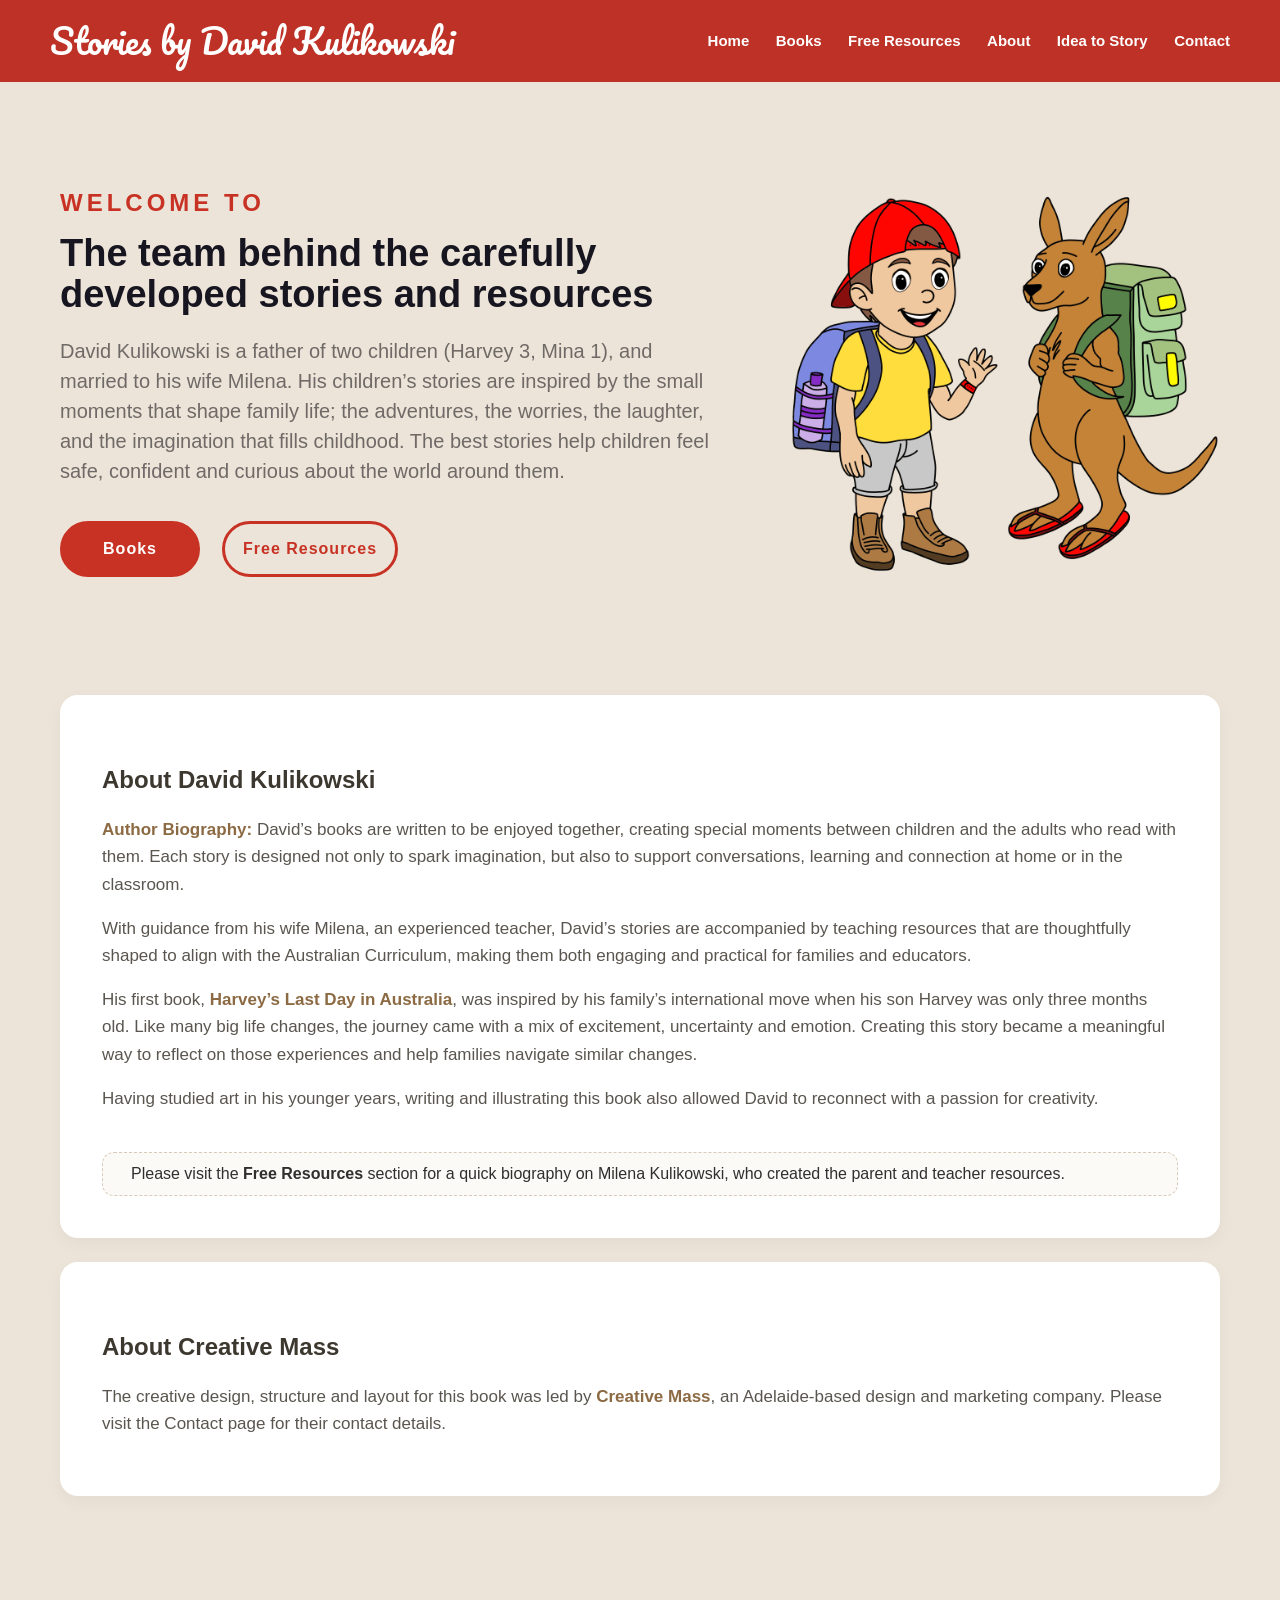
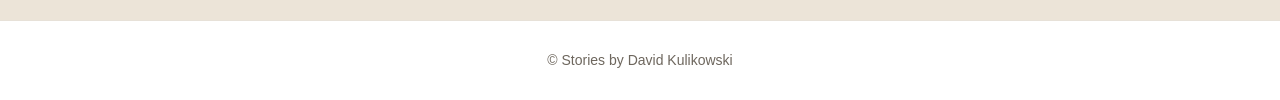
==== about.html @ 7dae360d "Update about.html" ====
<!DOCTYPE html>
<html lang="en">
<head>
  <meta charset="UTF-8">
  <meta name="viewport" content="width=device-width, initial-scale=1.0">
  <title>About | Stories by David K</title>

  <link rel="preconnect" href="https://fonts.googleapis.com">
  <link rel="preconnect" href="https://fonts.gstatic.com" crossorigin>
  <link href="https://fonts.googleapis.com/css2?family=Pacifico&display=swap" rel="stylesheet">

  <link rel="stylesheet" href="style.css">
</head>

<body>

<header>
  <div class="nav-container">
    <a class="site-title" href="index.html">Stories by David Kulikowski</a>

    <button class="menu-toggle" aria-label="Open menu" onclick="document.body.classList.toggle('menu-open')">
      ☰
    </button>

    <nav>
      <a href="index.html">Home</a>
      <a href="books.html">Books</a>
      <a href="resources.html">Free Resources</a>
      <a href="about.html">About</a>
      <a href="idea.html">Idea to Story</a>
      <a href="contact.html">Contact</a>
    </nav>
  </div>
</header>

<section class="resources-hero">

  <div class="resources-text">

    <h4>WELCOME TO</h4>

    <h2>
      The team behind the carefully developed stories and resources
    </h2>

    <p>
      David Kulikowski is a father of two children (Harvey 3, Mina 1),
      and married to his wife Milena.
      His children’s stories are inspired by the small moments
      that shape family life; the adventures, the worries, the laughter,
      and the imagination that fills childhood.    
      The best stories help children feel safe, confident
      and curious about the world around them.
    </p>

    <div class="buttons">
      <a class="button button-primary" href="books.html">Books</a>
      <a class="button button-secondary" href="resources.html">Free Resources</a>
    </div>

  </div>

  <div class="resources-image">
    <img src="HandR.PNG" alt="Harvey's Last Day in Australia">
  </div>

</section>

<section class="section page-section-up">

  <div class="section-card">

    <h3>About David Kulikowski</h3>

    <p>
      <span class="highlight">Author Biography:</span>
      David’s books are written to be enjoyed together, creating special moments
      between children and the adults who read with them.
      Each story is designed not only to spark imagination, but also to support
      conversations, learning and connection at home or in the classroom.
    </p>

    <p>
      With guidance from his wife Milena, an experienced teacher, David’s stories
      are accompanied by teaching resources that are thoughtfully shaped to align
      with the Australian Curriculum, making them both engaging and practical for
      families and educators.
    </p>

    <p>
      His first book, <span class="highlight">Harvey’s Last Day in Australia</span>,
      was inspired by his family’s international move when his son Harvey was only
      three months old. Like many big life changes, the journey came with a mix of
      excitement, uncertainty and emotion. Creating this story became a meaningful
      way to reflect on those experiences and help families navigate similar changes.
    </p>

    <p>
      Having studied art in his younger years, writing and illustrating this book
      also allowed David to reconnect with a passion for creativity.
    </p>

    <div class="placeholder-box">
      Please visit the <strong>Free Resources</strong> section for a quick biography
      on Milena Kulikowski, who created the parent and teacher resources.
    </div>

  </div>

  <div class="section-card">

    <h3>About Creative Mass</h3>

    <p class="small-note">
      The creative design, structure and layout for this book was led by
      <span class="highlight">Creative Mass</span>, an Adelaide-based design and
      marketing company. Please visit the Contact page for their contact details.
    </p>

  </div>

</section>

<div class="footer">
  © Stories by David Kulikowski
</div>

</body>
</html>
---- style.css ----
html,
body {
  -webkit-text-size-adjust: 100%;
}

* {
  box-sizing: border-box;
}

body {
  margin: 0;
  font-family: Arial, sans-serif;
  background: #ece4d8;
  color: #2f2f2f;
  line-height: 1.6;
}

header {
  background: #BD3126;
  position: sticky;
  top: 0;
  z-index: 10;
}

.nav-container {
  max-width: 1200px;
  margin: 0 auto;
  padding: 14px 10px;
  display: flex;
  justify-content: space-between;
  align-items: center;
}

.menu-toggle {
  display: none;
  background: none;
  border: none;
  color: white;
  font-size: 34px;
  line-height: 1;
  cursor: pointer;
}


.site-title {
  font-size: 34px;
  font-family: 'Pacifico', cursive;
  color: white;
  text-decoration: none;
  font-weight: normal;
}

nav a {
  color: white;
  text-decoration: none;
  margin-left: 22px;
  font-weight: 600;
  font-size: 15px;
}

ul {
  color: #5a564f;
}

nav a:hover {
  color: #ffe6d5;
}

.hero {
  max-width: 1200px;
  margin: 0 auto;
  padding: 70px 10px 50px;
  display: grid;
  grid-template-columns: 1.45fr 0.55fr;
  gap: 15px;
  align-items: center;
}

.home-hero {
  padding-top: 70px;
  padding-bottom: 35px;
}

.hero-text {
  max-width: 780px;
}

.hero-text h4 {
  color: #c83224;
  font-size: 24px;
  letter-spacing: 4px;
  font-weight: 800;
  margin-bottom: 10px;
}

.hero-text h1 {
  font-size: 38px;
  line-height: 1.1;
  margin-top: 0;
  margin-bottom: 18px;
  color: #17151f;
  font-weight: 600;
  max-width: 780px;
}

.hero-text p {
  font-size: 20px;
  line-height: 1.5;
  color: #6f6a67;
  margin-bottom: 32px;
  font-weight: 400;
  max-width: 680px;
}

.hero-image img {
  width: 132%;
  max-width: 432px;
  border-radius: 28px;
  margin-top: 9px;
  margin-left: -104px;
}


.buttons {
  display: flex;
  gap: 22px;
  margin-top: 35px;
  margin-bottom: 50px;
  flex-wrap: wrap;
}

.home-hero .buttons {
  margin-bottom: 25px;
}

.button {
  display: inline-flex;
  align-items: center;
  justify-content: center;
  min-width: 140px;
  padding: 12px 18px;
  border-radius: 999px;
  text-decoration: none;
  font-weight: 700;
  font-size: 16px;
  letter-spacing: 1px;
  transition: all 0.25s ease;
  border: 3px solid #c83224;
  box-sizing: border-box;
}

.button-primary {
  background: #c83224;
  color: white;
}

.button-primary:hover {
  background: #b72b1f;
  border-color: #b72b1f;
}

.button-secondary {
  background: transparent;
  color: #c83224;
}

.button-secondary:hover {
  background: #c83224;
  color: white;
}

.section {
  max-width: 1200px;
  margin: 0 auto;
  padding: 28px 20px 60px 20px;
}

#harvey-book {
  margin-top: -30px;
}

.section-card {
  background: white;
  border-radius: 18px;
  padding: 42px;
  box-shadow: 0 6px 18px rgba(0, 0, 0, 0.04);
  margin-bottom: 24px;
  max-width: 1200px;
  box-sizing: border-box;
}

.section h2 {
  font-size: 32px;
  margin-bottom: 12px;
  color: #2f2d2a;
}

.section h3 {
  font-size: 24px;
  margin-bottom: 10px;
  color: #3d382f;
}

.section p {
  color: #5a564f;
  font-size: 17px;
}

.grid-2 {
  display: grid;
  grid-template-columns: 1fr 1fr;
  gap: 30px;
}

.book-layout {
  display: grid;
  grid-template-columns: 260px 1fr;
  gap: 50px;
  align-items: start;
}

.book-layout > div:last-child {
  max-width: 900px;
}

.book-layout img {
  width: 100%;
  border-radius: 16px;
  box-shadow: 0 12px 24px rgba(0, 0, 0, 0.10);
  background: white;
}

.resource-list {
  padding-left: 18px;
  list-style-type: disc;
}

.resource-list li {
  margin-bottom: 14px;
}

.resource-list a {
  color: #5a564f;
  text-decoration: none;
  font-weight: 600;
}

.resource-list a:hover {
  text-decoration: underline;
}

.resource-item {
  position: relative;
  margin-bottom: 12px;
}

.preview-image {
  display: none !important;
  position: absolute;
  left: 260px;
  top: -20px;
  width: 220px;
  border-radius: 8px;
  border: 1px solid #ddd;
  box-shadow: 0 6px 16px rgba(0,0,0,0.15);
  background: white;
  z-index: 1000;
}

.resource-item:hover .preview-image {
  display: block !important;
}

.footer {
  background: #ffffff;
  border-top: 1px solid #e7e1d8;
  text-align: center;
  padding: 28px 20px;
  color: #6e675e;
  font-size: 14px;
  margin-top: 40px;
}

.small-note {
  font-size: 14px;
  color: #80786d;
}

.highlight {
  color: #8c6a43;
  font-weight: 700;
}

.placeholder-box {
  background: #fcfaf7;
  border: 1px dashed #d8c9b8;
  border-radius: 12px;
  padding: 8px 28px;
  margin-top: 40px;
  width: 100%;
  box-sizing: border-box;
}

.book-layout .buttons {
  margin-top: 35px;
  justify-content: center;
}

.book-actions {
  display: flex;
  gap: 12px;
}

.fullimage img {
  max-width: 100%;
  height: auto;
  border-radius: 18px;
  box-shadow: 0 14px 30px rgba(0, 0, 0, 0.10);
  background: white;
}

.subscribe-box {
  background: #f7f3ee;
  padding: 30px;
  border-radius: 16px;
  text-align: center;
  max-width: 500px;
  margin: 40px auto;
}

.subscribe-box h3 {
  color: #5a564f;
  margin-bottom: 10px;
}

.subscribe-box p {
  color: #666;
  margin-bottom: 20px;
}

.subscribe-box input[type="email"] {
  padding: 12px;
  width: 70%;
  max-width: 300px;
  border: 1px solid #ccc;
  border-radius: 8px;
  margin-bottom: 10px;
}

.subscribe-box input[type="submit"] {
  background: #5a564f;
  color: white;
  border: none;
  padding: 12px 20px;
  border-radius: 8px;
  cursor: pointer;
  font-weight: bold;
}

.subscribe-box input[type="submit"]:hover {
  opacity: 0.9;
}

.embeddable-buttondown-form {
  margin-top: 20px;
  margin-bottom: 60px;
}

.embeddable-buttondown-form input[type="email"] {
  padding: 12px;
  width: 260px;
  max-width: 80%;
  border: 1px solid #ccc;
  border-radius: 8px;
  font-size: 16px;
}

.embeddable-buttondown-form input[type="submit"] {
  display: inline-flex;
  align-items: center;
  justify-content: center;
  min-width: 150px;
  padding: 14px 16px;
  margin-right: 16px;
  margin-left: 12px;
  border-radius: 999px;
  text-decoration: none;
  font-weight: 600;
  font-size: 16px;
  letter-spacing: 2px;
  transition: all 0.25s ease;
  border: 3px solid #c83224;
  box-sizing: border-box;
  background: #c83224;
  color: white;
  cursor: pointer;
}

.embeddable-buttondown-form input[type="submit"]:hover {
  background-color: #b72b1f;
  border-color: #b72b1f;
}

#subscribe-message {
  display: none;
  color: #3b332b;
  margin-top: 15px;
  font-weight: 600;
  font-size: 15px;
}

.quick-links {
  max-width: 1200px;
  margin: 30px auto 70px;
  padding: 0 20px;
  display: grid;
  grid-template-columns: repeat(3, 1fr);
  gap: 28px;
}

.quick-links.home-quick-links {
  margin-top: 35px;
}

.quick-card {
  position: relative;
  background: #f5f5f5;
  border-radius: 22px;
  padding: 18px 120px 16px 24px;
  text-decoration: none;
  overflow: visible;
  min-height: 72px;
  display: block;
}

.quick-card h3 {
  margin: 0 0 10px;
  color: #00a8f0;
  font-size: 14px;
  line-height: 1.3;
  font-weight: 800;
  letter-spacing: 0.5px;
}

.quick-card p {
  margin: 4px 0 0;
  color: #6f6a67;
  font-size: 15px;
  line-height: 1.35;
  font-weight: 700;
}

.quick-card img {
  position: absolute;
  right: 10px;
  top: -40px;
  width: 115px;
  height: auto;
  z-index: 2;
  pointer-events: none;
}

.quick-card:hover {
  transform: translateY(-4px);
  transition: 0.25s ease;
}

.tagline-strip {
  width: 100%;
  text-align: center;
  padding: 18px 20px 36px;
  font-size: 28px;
  letter-spacing: 5px;
  font-weight: 800;
  font-style: normal;
  font-family: 'Caveat', cursive;
  background: #ece4d8;
  box-sizing: border-box;
}

.tagline-strip span {
  display: inline-block;
  margin: 0 8px;
}

.tagline-strip .orange {
  color: #f29b1d;
}

.tagline-strip .blue {
  color: #00a8f0;
}

.tagline-strip .red {
  color: #d62e2e;
}

.tagline-strip .dot {
  color: #9a938a;
}

.features-section {
  max-width: 1200px;
  margin: 40px auto 70px;
  padding: 0 20px;
}

.features-heading {
  display: flex;
  align-items: center;
  gap: 22px;
  margin-bottom: 28px;
}

.feature-circle {
  width: 64px;
  height: 64px;
  border-radius: 50%;
  background: #43aee4;
  color: white;
  display: flex;
  align-items: center;
  justify-content: center;
  font-size: 34px;
}

.features-heading p {
  color: #009fe3;
  font-size: 12px;
  font-weight: 800;
  letter-spacing: 1px;
  margin: 0 0 8px;
}

.features-heading h2 {
  font-size: 28px;
  margin: 0;
  color: #111;
  font-weight: 600;
}

.features-grid {
  max-width: 1200px;
  margin: 40px auto 70px;
  padding: 0 20px;
  display: grid;
  grid-template-columns: repeat(3, 1fr);
  gap: 28px;
}

.feature-item {
  position: relative;
  background: #f5f5f5;
  border-radius: 22px;
  padding: 18px 100px 16px 24px;
  overflow: visible;
}

.feature-item h3 {
  margin: 0 0 10px;
  color: #00a8f0;
  font-size: 14px;
  line-height: 1.3;
  font-weight: 800;
  letter-spacing: 0.5px;
}

.feature-item p {
  margin: 4px 0 0;
  color: #6f6a67;
  font-size: 15px;
  line-height: 1.35;
  font-weight: 700;
}

.feature-item img {
  position: absolute;
  right: 10px;
  top: -40px;
  width: 115px;
  height: auto;
  z-index: 2;
  pointer-events: none;
}

.feature-icon {
  font-size: 34px;
  margin-bottom: 12px;
}

.feature-icon.blue {
  color: #43aee4;
}

.feature-icon.red {
  color: #ff4b4b;
}

.feature-icon.green {
  color: #42b87a;
}

.image-feature {
  max-width: 1200px;
  margin: 40px auto 80px;
  padding: 0 20px;
}

.image-feature img {
  width: 100%;
  max-height: 520px;
  object-fit: cover;
  display: block;
  border-radius: 28px;
  box-shadow: 0 12px 28px rgba(0, 0, 0, 0.08);
}

.resources-hero {
  max-width: 1200px;
  margin: 70px auto 40px;
  padding: 0 20px;
  display: grid;
  grid-template-columns: 1.2fr 0.8fr;
  gap: 60px;
  align-items: center;
}

.resources-text h4 {
  color: #c83224;
  font-size: 24px;
  letter-spacing: 4px;
  font-weight: 800;
  margin-bottom: 10px;
}

.resources-text h2 {
  font-size: 38px;
  line-height: 1.1;
  margin-top: 0;
  margin-bottom: 18px;
  color: #17151f;
  font-weight: 600;
  max-width: 780px;
}

.resources-text p {
  font-size: 20px;
  line-height: 1.5;
  color: #6f6a67;
  margin-bottom: 32px;
  font-weight: 400;
  max-width: 760px;
}

.resources-image {
  display: flex;
  justify-content: flex-end;
  align-items: flex-start;
}

.resources-image img {
  width: 130%;
  max-width: 430px;
  border-radius: 28px;
  margin-left: -90px;
  margin-top: 0px;
}

.educator-section {
  background: #dcecf7;
  padding: 70px 20px;
  margin-top: 30px;
  margin-bottom: 50px;
  box-sizing: border-box;
}

.educator-heading {
  max-width: 1200px;
  margin: 0 auto 50px;
  display: flex;
  align-items: center;
  gap: 28px;
}

.educator-circle {
  width: 64px;
  height: 64px;
  border-radius: 50%;
  background: #43aee4;
  color: white;
  display: flex;
  align-items: center;
  justify-content: center;
  font-size: 34px;
  flex-shrink: 0;
}

.educator-heading h2 {
  font-size: 42px;
  margin: 0;
  color: #17151f;
  font-weight: 700;
}

.educator-grid {
  max-width: 1200px;
  margin: 0 auto;
  display: grid;
  grid-template-columns: repeat(3, 1fr);
  gap: 60px;
}

.educator-item p {
  font-size: 18px;
  line-height: 1.7;
  color: #2f2f2f;
  font-weight: 400;
  margin: 0;
}

.downloads-section {
  padding-top: 70px;
}

.video-note {
  text-align: center;
  color: #c83224;
  font-size: 16px;
  letter-spacing: 4px;
  font-weight: 500;
  margin-top: 6px;
}

.video-note-card {
  background: rgba(255, 255, 255, 0.6);
  border-radius: 18px;
  padding: 20px;
  margin-top: 12px;
  text-align: center;
  box-shadow: 0 6px 18px rgba(0, 0, 0, 0.04);
  color: #c83224;
  font-size: 18px;
  font-weight: 700;
  letter-spacing: 1px;
}

.downloads-columns {
  max-width: 1200px;
  margin: 40px auto 80px;
  padding: 0 20px;
  display: grid;
  grid-template-columns: repeat(3, 1fr);
  gap: 28px;
}

.download-column .resource-list {
  margin-top: 0px;
  padding-left: 18px;
}

.download-column .resource-list li {
  margin-bottom: 12px;
}

.book-wide-box {
  grid-column: 1 / -1;
  margin-top: -40px;
  width: 100%;
  margin-bottom: 4px;
  box-sizing: border-box;
}

.book-wide-buttons {
  grid-column: 1 / -1;
  display: flex;
  justify-content: center;
  align-items: center;
  gap: 22px;
  flex-wrap: wrap;
  width: 100%;
  margin: 0px auto 0;
  padding: 0;
}

.download-links-card {
  background: #f5f5f5;
  border-radius: 22px;
  padding: 20px 24px;
  margin-top: 18px;
  box-shadow: 0 6px 18px rgba(0, 0, 0, 0.04);
}

.download-links-card .resource-list {
  margin: 0;
  padding-left: 18px;
}

.download-links-card .resource-list li:last-child {
  margin-bottom: 0;
}

.spacer {
  height: 40px;
}


.home-hero .hero-image img {
  transform: translateY(14px);
}


/* MOBILE PHONE VERSION */

@media (max-width: 850px) {

  body {
    overflow-x: hidden;
  }

  header {
    position: sticky;
    top: 0;
    z-index: 100;
  }

  .nav-container {
    width: 100%;
    padding: 12px 18px;
    display: flex;
    justify-content: space-between;
    align-items: center;
  }

  .site-title {
    font-size: 25px;
    line-height: 1.1;
    max-width: 260px;
  }

  .menu-toggle {
    display: block;
  }

  nav {
    display: none;
    position: absolute;
    top: 64px;
    left: 0;
    right: 0;
    background: #BD3126;
    padding: 10px 22px 18px;
    box-shadow: 0 10px 22px rgba(0, 0, 0, 0.15);
  }

  body.menu-open nav {
    display: block;
  }

  nav a {
    display: block;
    margin: 0;
    padding: 13px 0;
    font-size: 17px;
    border-top: 1px solid rgba(255, 255, 255, 0.25);
  }

  .hero,
  .resources-hero {
    width: 100%;
    max-width: 100%;
    padding: 42px 22px 24px;
    margin: 0 auto;
    display: grid;
    grid-template-columns: 1fr;
    gap: 24px;
    text-align: left;
  }

  .hero-text,
  .resources-text {
    max-width: 100%;
  }

  .hero-text h4,
  .resources-text h4 {
    font-size: 17px;
    letter-spacing: 3px;
    margin-bottom: 8px;
  }

  .hero-text h1,
  .resources-text h2 {
    font-size: 34px;
    line-height: 1.08;
    margin-bottom: 16px;
  }

  .hero-text p,
  .resources-text p {
    font-size: 17px;
    line-height: 1.55;
    max-width: 100%;
    margin-bottom: 22px;
  }

  .hero-image,
  .resources-image {
    display: flex;
    justify-content: center;
    align-items: center;
  }

  .hero-image img,
  .resources-image img {
    width: 100%;
    max-width: 330px;
    margin: 0 auto;
    border-radius: 24px;
    transform: none;
  }

  .buttons {
    display: flex;
    flex-direction: column;
    gap: 12px;
    margin-top: 24px;
    margin-bottom: 12px;
  }

  .button {
    width: 100%;
    min-height: 48px;
    font-size: 15px;
  }

  .quick-links,
  .features-grid,
  .downloads-columns,
  .educator-grid,
  .grid-2,
  .book-layout {
    width: 100%;
    max-width: 100%;
    padding: 0 22px;
    display: grid;
    grid-template-columns: 1fr;
    gap: 24px;
  }

  .quick-links {
    margin: 28px auto 48px;
  }

  .quick-card,
  .feature-item {
    padding: 20px 110px 18px 22px;
    min-height: 96px;
    border-radius: 22px;
  }

  .quick-card h3,
  .feature-item h3 {
    font-size: 13px;
  }

  .quick-card p,
  .feature-item p {
    font-size: 15px;
  }

  .quick-card img,
  .feature-item img {
    width: 100px;
    right: 8px;
    top: -30px;
  }

  .tagline-strip {
    padding: 22px 20px 30px;
    font-size: 22px;
    letter-spacing: 3px;
    line-height: 1.7;
  }

  .image-feature {
    max-width: 100%;
    margin: 36px auto 54px;
    padding: 0 22px;
  }

  .image-feature img {
    max-height: none;
    border-radius: 24px;
  }

  .video-note-card {
    font-size: 16px;
    line-height: 1.45;
    padding: 18px;
  }

  .section {
    max-width: 100%;
    padding: 24px 22px 48px;
  }

  .section-card {
    padding: 28px 24px;
    border-radius: 20px;
  }

  .section h2 {
    font-size: 30px;
    line-height: 1.15;
  }

  .section h3 {
    font-size: 22px;
  }

  .section p {
    font-size: 16px;
    line-height: 1.55;
  }

  .book-layout {
    padding: 0;
  }

  .book-layout img {
    max-width: 260px;
    margin: 0 auto 20px;
  }

  .book-wide-buttons {
    flex-direction: column;
    gap: 12px;
  }

  .book-wide-buttons .button {
    width: 100%;
  }

  .embeddable-buttondown-form {
    margin-bottom: 32px;
  }

  .embeddable-buttondown-form input[type="email"] {
    width: 100%;
    max-width: 100%;
    margin-bottom: 12px;
  }

  .embeddable-buttondown-form input[type="submit"] {
    width: 100%;
    margin: 0 0 12px 0;
  }

  .educator-section {
    padding: 48px 22px;
  }

  .educator-heading {
    gap: 18px;
    margin-bottom: 34px;
    align-items: flex-start;
  }

  .educator-circle {
    width: 52px;
    height: 52px;
    font-size: 28px;
  }

  .educator-heading h2 {
    font-size: 31px;
    line-height: 1.15;
  }

  .educator-grid {
    padding: 0;
  }

  .educator-item p {
    font-size: 17px;
    line-height: 1.6;
  }

  .footer {
    margin-top: 28px;
    padding: 26px 20px;
  }
}


/* ALIGN HOME HERO WITH QUICK LINKS */

.hero.home-hero {
  padding-left: 20px;
  padding-right: 20px;
}


@media (max-width: 850px) {
  .hero.home-hero {
    padding-left: 22px;
    padding-right: 22px;
  }
}
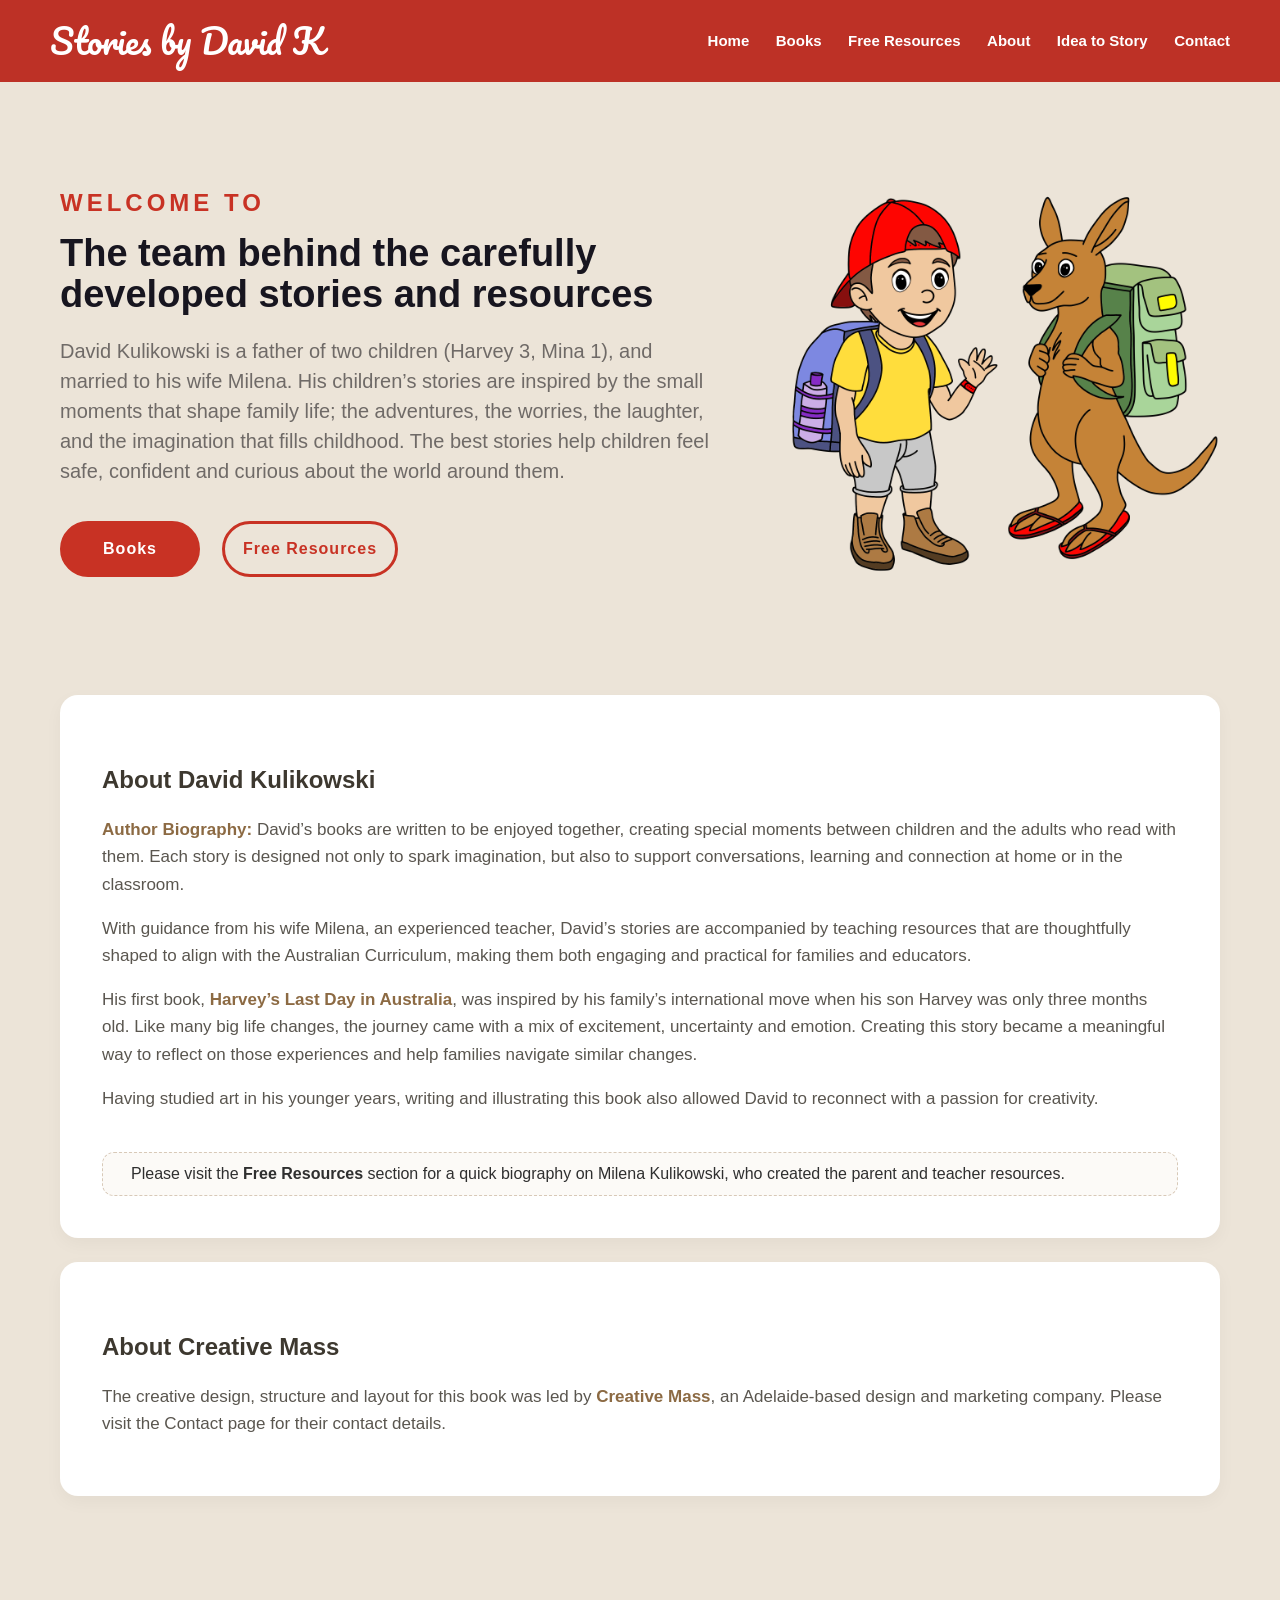
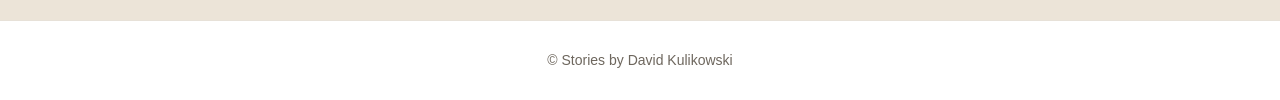
==== commit 331c1026: "Update about.html" ====
--- a/about.html
+++ b/about.html
@@ -16,7 +16,7 @@
 
 <header>
   <div class="nav-container">
-    <a class="site-title" href="index.html">Stories by David Kulikowski</a>
+    <a class="site-title" href="index.html">Stories by David K</a>
 
     <button class="menu-toggle" aria-label="Open menu" onclick="document.body.classList.toggle('menu-open')">
       ☰
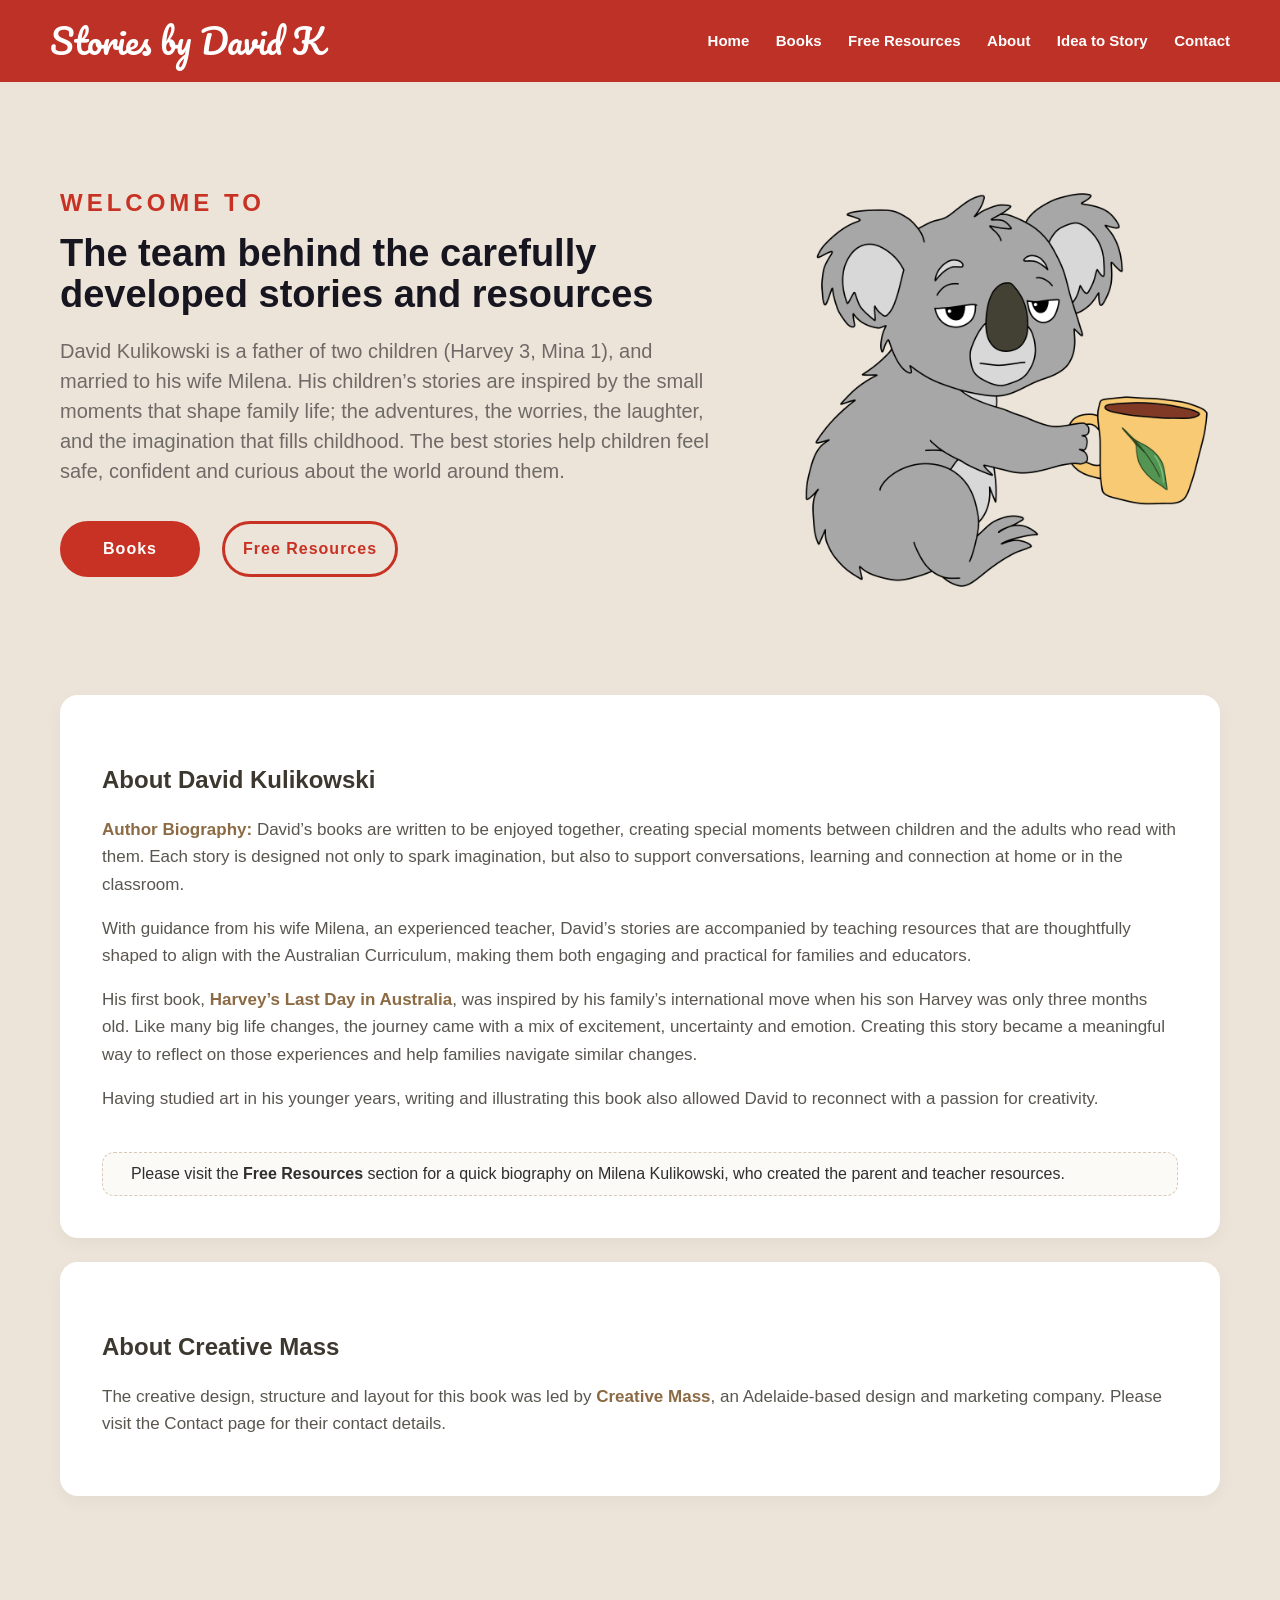
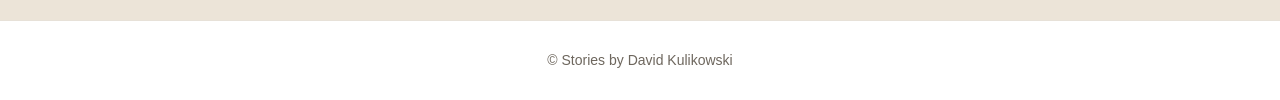
==== commit beee2aed: "Update about.html" ====
--- a/about.html
+++ b/about.html
@@ -61,7 +61,7 @@
   </div>
 
   <div class="resources-image">
-    <img src="HandR.PNG" alt="Harvey's Last Day in Australia">
+    <img src="KoalaF.PNG" alt="Harvey's Last Day in Australia">
   </div>
 
 </section>
--- a/style.css
+++ b/style.css
@@ -118,6 +118,15 @@
   border-radius: 28px;
   margin-top: 9px;
   margin-left: -104px;
+}
+
+.hero-video video {
+  width: 132%;
+  max-width: 432px;
+  border-radius: 28px;
+  margin-top: 9px;
+  margin-left: -104px;
+  display: block;
 }
 
 
@@ -919,6 +928,15 @@
     transform: none;
   }
 
+  .hero-video video {
+  width: 100%;
+  max-width: 330px;
+  margin: 0 auto;
+  border-radius: 24px;
+  transform: none;
+}
+  
+
   .buttons {
     display: flex;
     flex-direction: column;
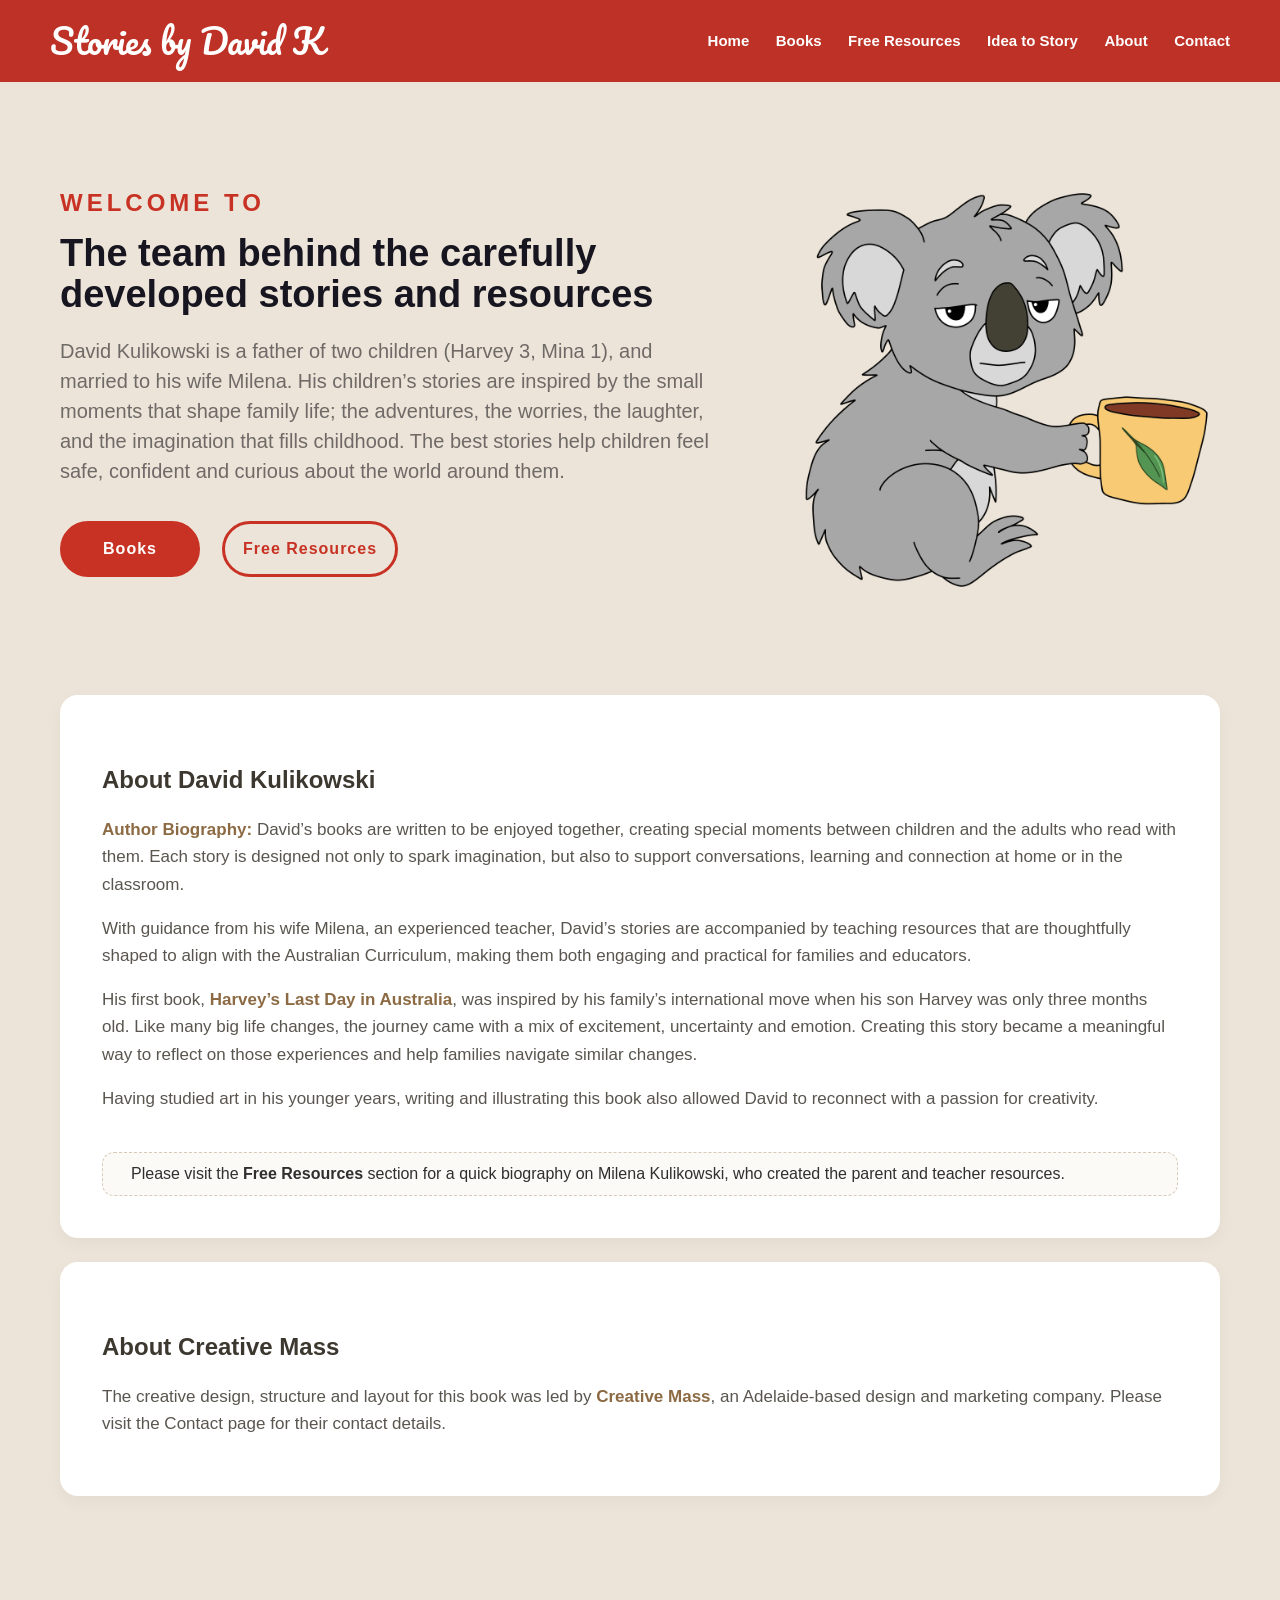
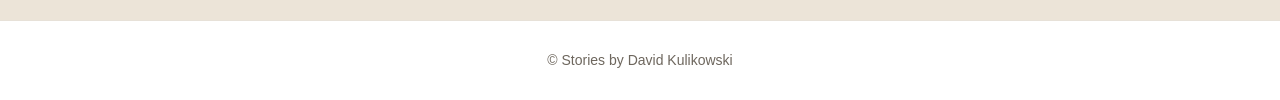
==== commit 4b918ae3: "Update about.html" ====
--- a/about.html
+++ b/about.html
@@ -26,8 +26,8 @@
       <a href="index.html">Home</a>
       <a href="books.html">Books</a>
       <a href="resources.html">Free Resources</a>
+      <a href="idea.html">Idea to Story</a>
       <a href="about.html">About</a>
-      <a href="idea.html">Idea to Story</a>
       <a href="contact.html">Contact</a>
     </nav>
   </div>
--- a/style.css
+++ b/style.css
@@ -14,6 +14,9 @@
   color: #2f2f2f;
   line-height: 1.6;
 }
+
+@import url('https://fonts.googleapis.com/css2?family=Pacifico&display=swap');
+
 
 header {
   background: #BD3126;
@@ -123,6 +126,7 @@
 .hero-video video {
   width: 132%;
   max-width: 432px;
+  max-height: 410px;
   border-radius: 28px;
   margin-top: 9px;
   margin-left: -104px;
@@ -479,7 +483,7 @@
   text-align: center;
   padding: 18px 20px 36px;
   font-size: 28px;
-  letter-spacing: 5px;
+  letter-spacing: 1px;
   font-weight: 800;
   font-style: normal;
   font-family: 'Caveat', cursive;
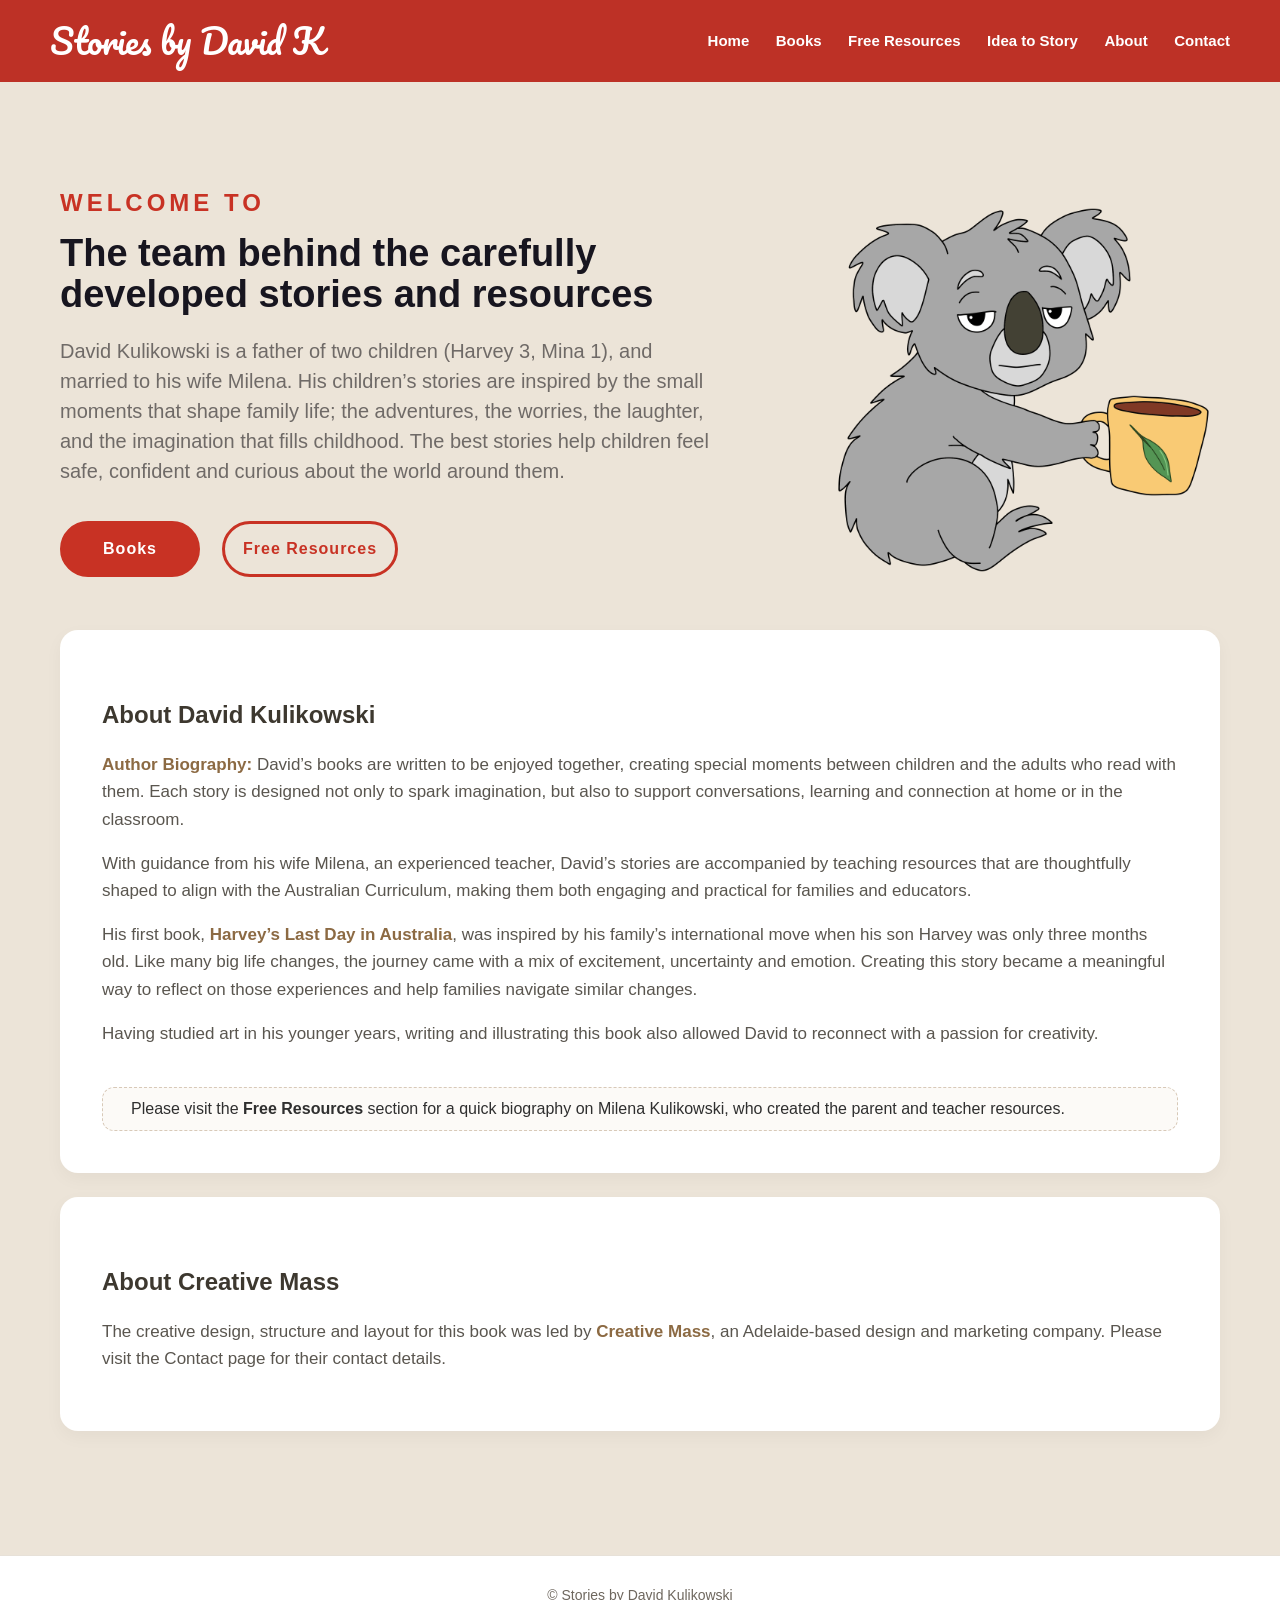
==== commit 1e98d8f0: "Add id to section-card div in about.html" ====
--- a/about.html
+++ b/about.html
@@ -68,7 +68,7 @@
 
 <section class="section page-section-up">
 
-  <div class="section-card">
+<div class="section-card" id="idea-card">
 
     <h3>About David Kulikowski</h3>
 
--- a/style.css
+++ b/style.css
@@ -630,7 +630,7 @@
 
 .resources-hero {
   max-width: 1200px;
-  margin: 70px auto 40px;
+  margin: 70px auto 20px;
   padding: 0 20px;
   display: grid;
   grid-template-columns: 1.2fr 0.8fr;
@@ -672,7 +672,7 @@
 }
 
 .resources-image img {
-  width: 130%;
+  width: 90%;
   max-width: 430px;
   border-radius: 28px;
   margin-left: -90px;
@@ -1027,7 +1027,7 @@
   }
 
   .section-card {
-    padding: 28px 24px;
+    padding: 24px 24px;
     border-radius: 20px;
   }
 
@@ -1130,7 +1130,11 @@
   }
 }
 
-
-
-
-
+#idea-card {
+  margin-top: -45px;
+}
+
+
+
+
+
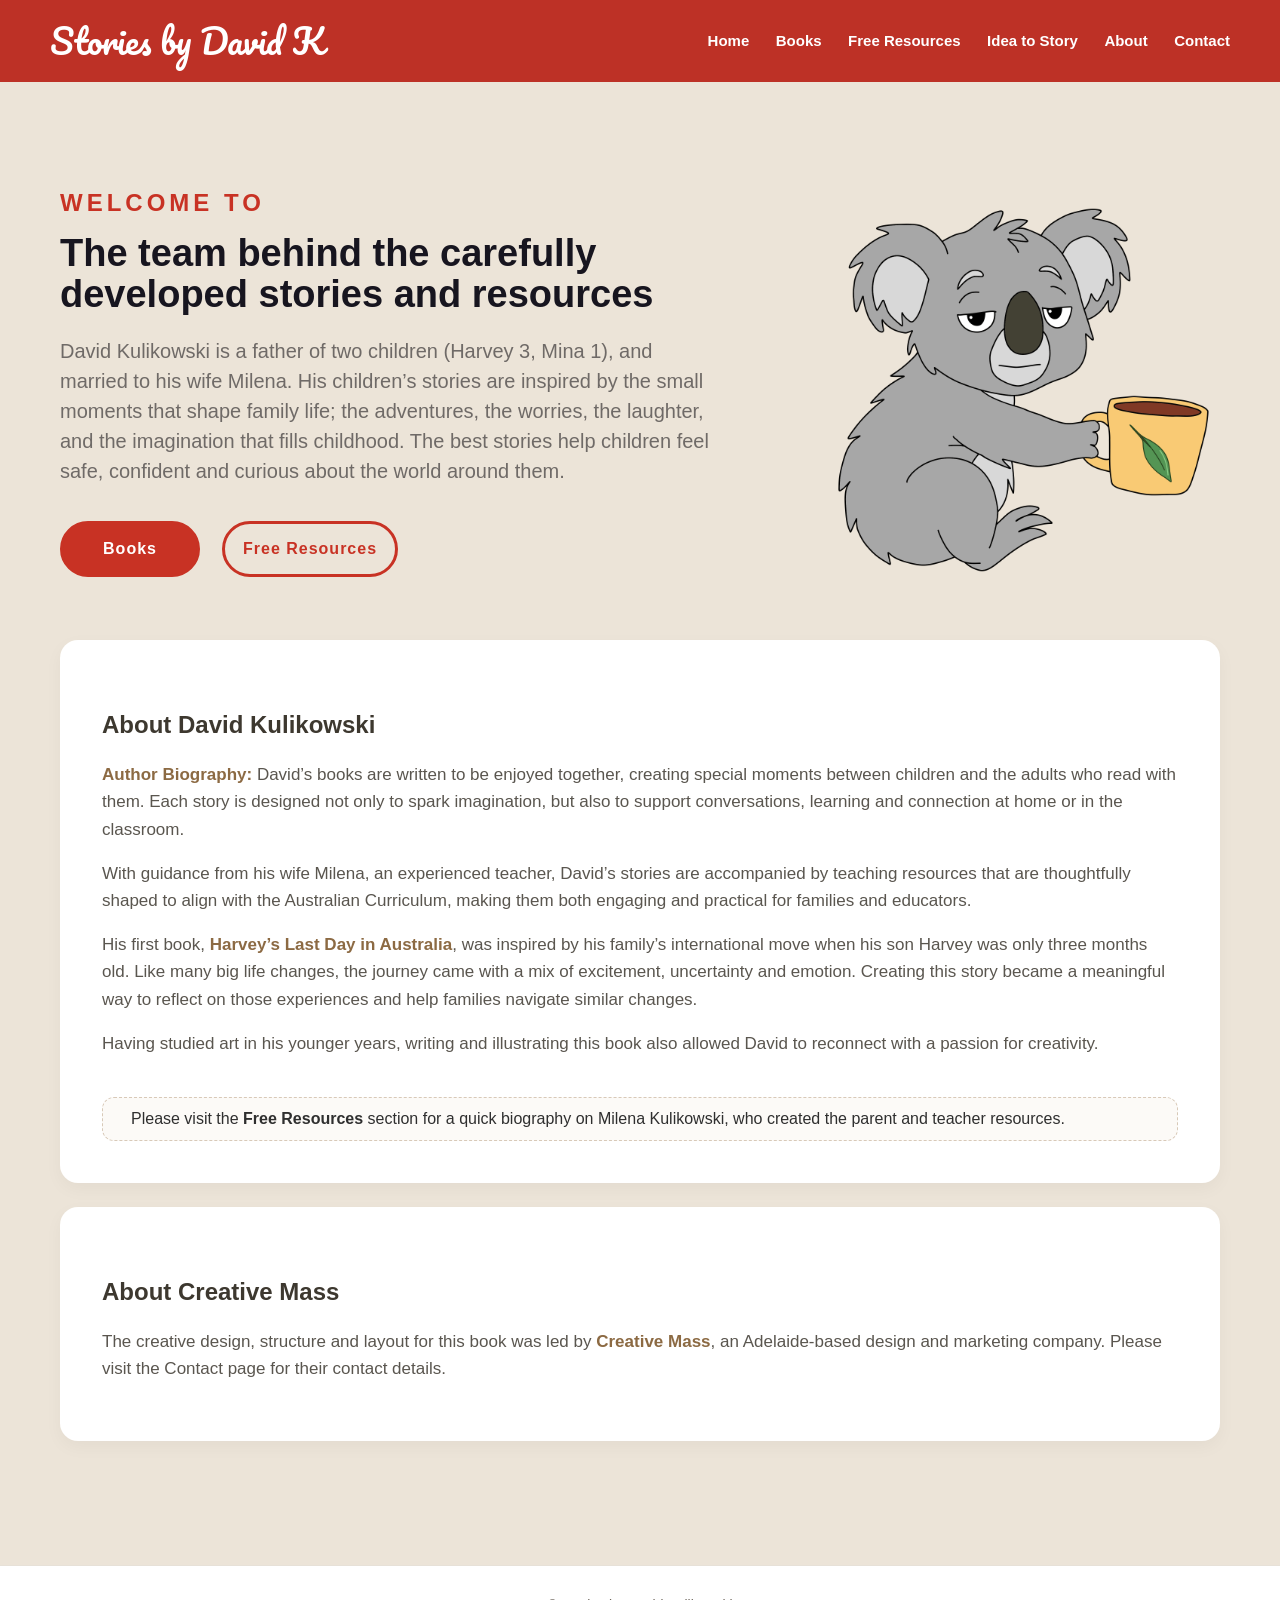
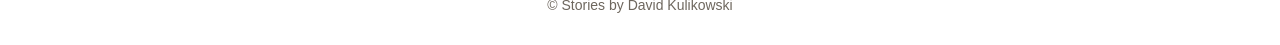
==== commit 3f629c5b: "Update about.html" ====
--- a/about.html
+++ b/about.html
@@ -8,6 +8,8 @@
   <link rel="preconnect" href="https://fonts.googleapis.com">
   <link rel="preconnect" href="https://fonts.gstatic.com" crossorigin>
   <link href="https://fonts.googleapis.com/css2?family=Pacifico&display=swap" rel="stylesheet">
+
+  <link rel="icon" type="image/png" href="favicon.png">
 
   <link rel="stylesheet" href="style.css">
 </head>
--- a/style.css
+++ b/style.css
@@ -1131,10 +1131,25 @@
 }
 
 #idea-card {
-  margin-top: -45px;
-}
-
-
-
-
-
+  margin-top: -35px;
+}
+
+
+.video-container {
+  width: 100%;
+  max-width: 900px;
+  margin: 0 auto;
+  aspect-ratio: 16 / 9;
+}
+
+.video-container iframe {
+  width: 100%;
+  height: 100%;
+  border: 0;
+  border-radius: 18px;
+}
+
+
+
+
+
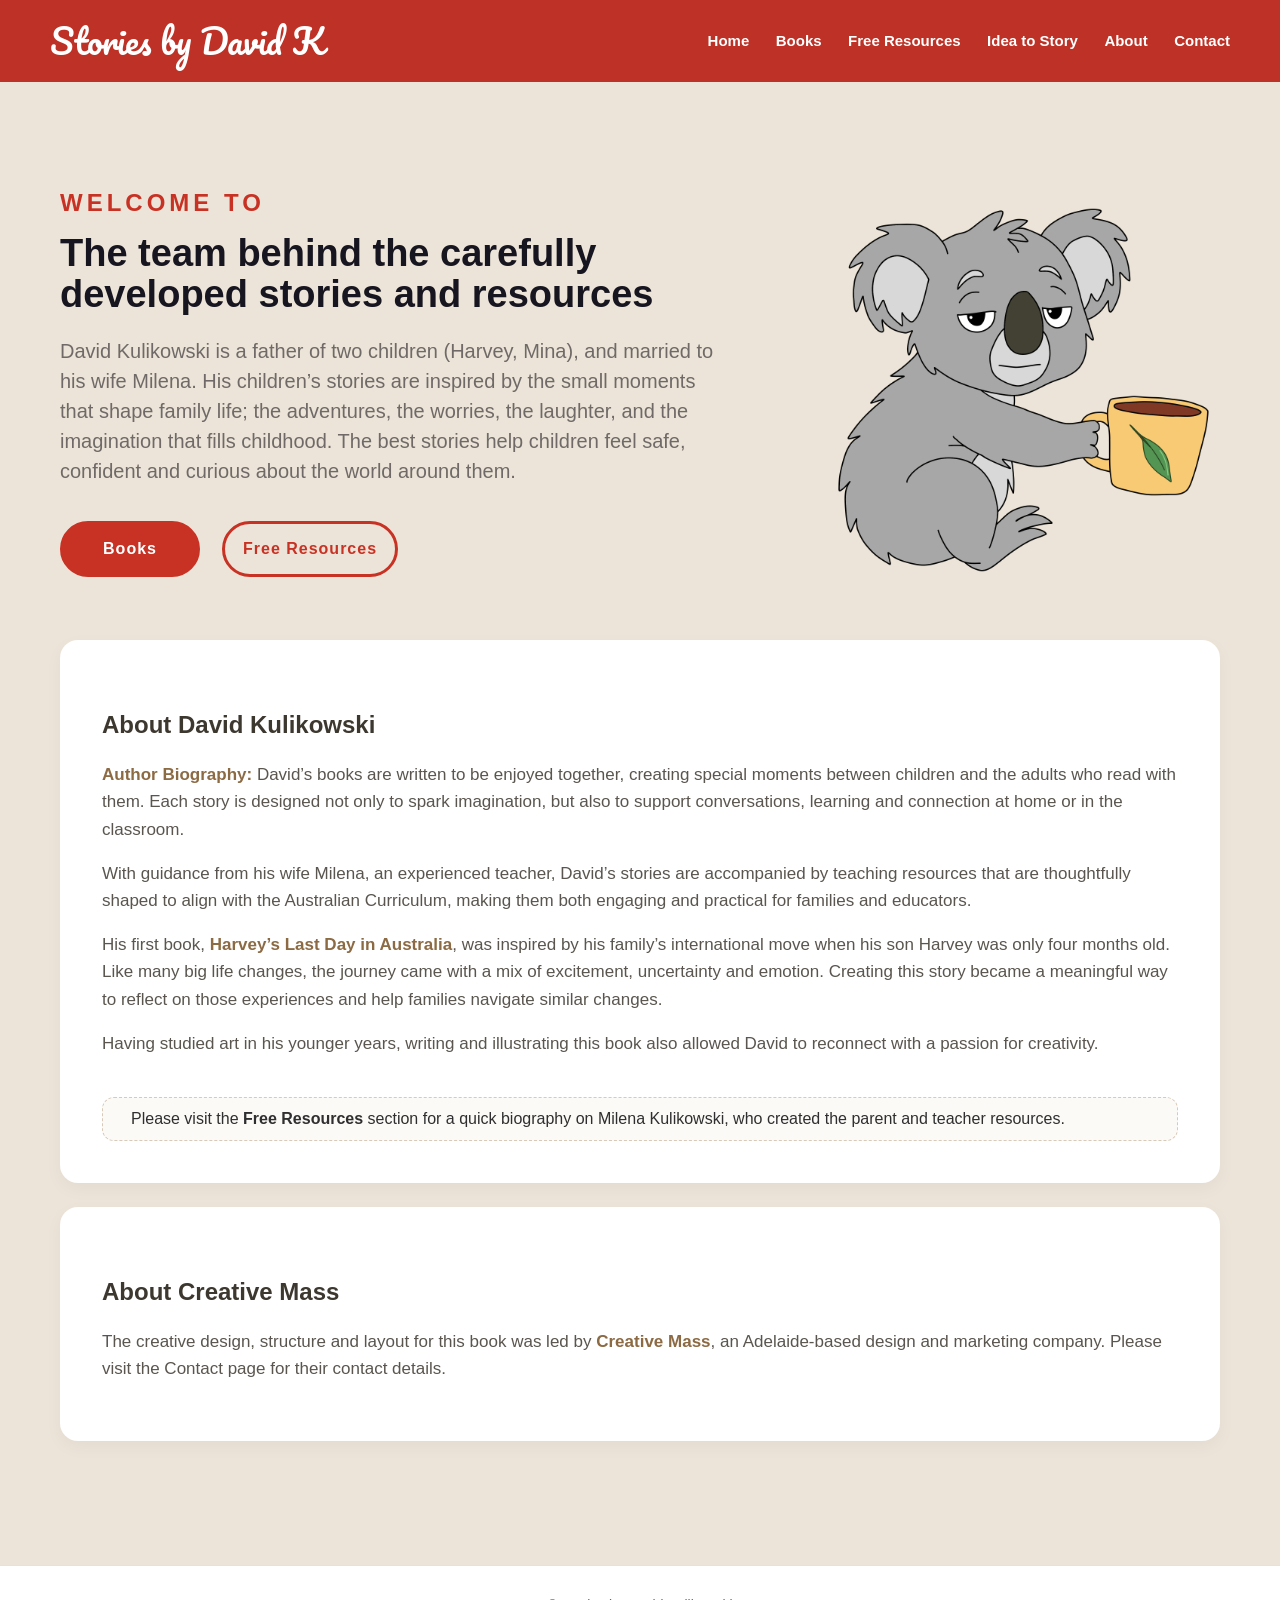
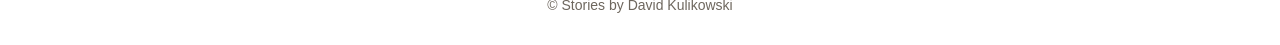
==== commit cc5eb598: "Update about.html" ====
--- a/about.html
+++ b/about.html
@@ -1,6 +1,16 @@
 <!DOCTYPE html>
 <html lang="en">
 <head>
+
+  <script async src="https://www.googletagmanager.com/gtm.js?id=GTM-56MF9CP8"></script>
+<script>
+  window.dataLayer = window.dataLayer || [];
+  function gtag(){dataLayer.push(arguments);}
+  gtag('js', new Date());
+</script>
+
+
+  
   <meta charset="UTF-8">
   <meta name="viewport" content="width=device-width, initial-scale=1.0">
   <title>About | Stories by David K</title>
@@ -12,8 +22,12 @@
   <link rel="icon" type="image/png" href="favicon.png">
 
   <link rel="stylesheet" href="style.css">
+
+
+  
 </head>
 
+  
 <body>
 
 <header>
@@ -46,7 +60,7 @@
     </h2>
 
     <p>
-      David Kulikowski is a father of two children (Harvey 3, Mina 1),
+      David Kulikowski is a father of two children (Harvey, Mina),
       and married to his wife Milena.
       His children’s stories are inspired by the small moments
       that shape family life; the adventures, the worries, the laughter,
@@ -92,7 +106,7 @@
     <p>
       His first book, <span class="highlight">Harvey’s Last Day in Australia</span>,
       was inspired by his family’s international move when his son Harvey was only
-      three months old. Like many big life changes, the journey came with a mix of
+      four months old. Like many big life changes, the journey came with a mix of
       excitement, uncertainty and emotion. Creating this story became a meaningful
       way to reflect on those experiences and help families navigate similar changes.
     </p>
--- a/style.css
+++ b/style.css
@@ -1151,5 +1151,61 @@
 
 
 
-
-
+/* CHRISTMAS BONUS SECTION */
+
+.christmas-bonus {
+  max-width: 1160px;
+  width: calc(100% - 40px);
+  margin: 30px auto 70px;
+}
+
+.christmas-bonus a {
+  display: block;
+  border-radius: 24px;
+  overflow: hidden;
+  transition: transform 0.25s ease,
+              box-shadow 0.25s ease;
+}
+
+.christmas-bonus img {
+  display: block;
+  width: 100%;
+  height: auto;
+}
+
+/* Gentle nudge when hovering */
+
+.christmas-bonus a:hover {
+  transform: translateY(-7px);
+  box-shadow: 0 12px 25px rgba(160, 30, 25, 0.18);
+}
+
+/* Small movement when clicked */
+
+.christmas-bonus a:active {
+  transform: translateY(-2px);
+}
+
+/* Keyboard accessibility */
+
+.christmas-bonus a:focus-visible {
+  outline: 3px solid #c72e22;
+  outline-offset: 4px;
+}
+
+/* Respect reduced motion preferences */
+
+@media (prefers-reduced-motion: reduce) {
+  .christmas-bonus a {
+    transition: none;
+  }
+  .christmas-bonus a:hover,
+  .christmas-bonus a:active {
+    transform: none;
+  }
+}
+
+
+
+
+
